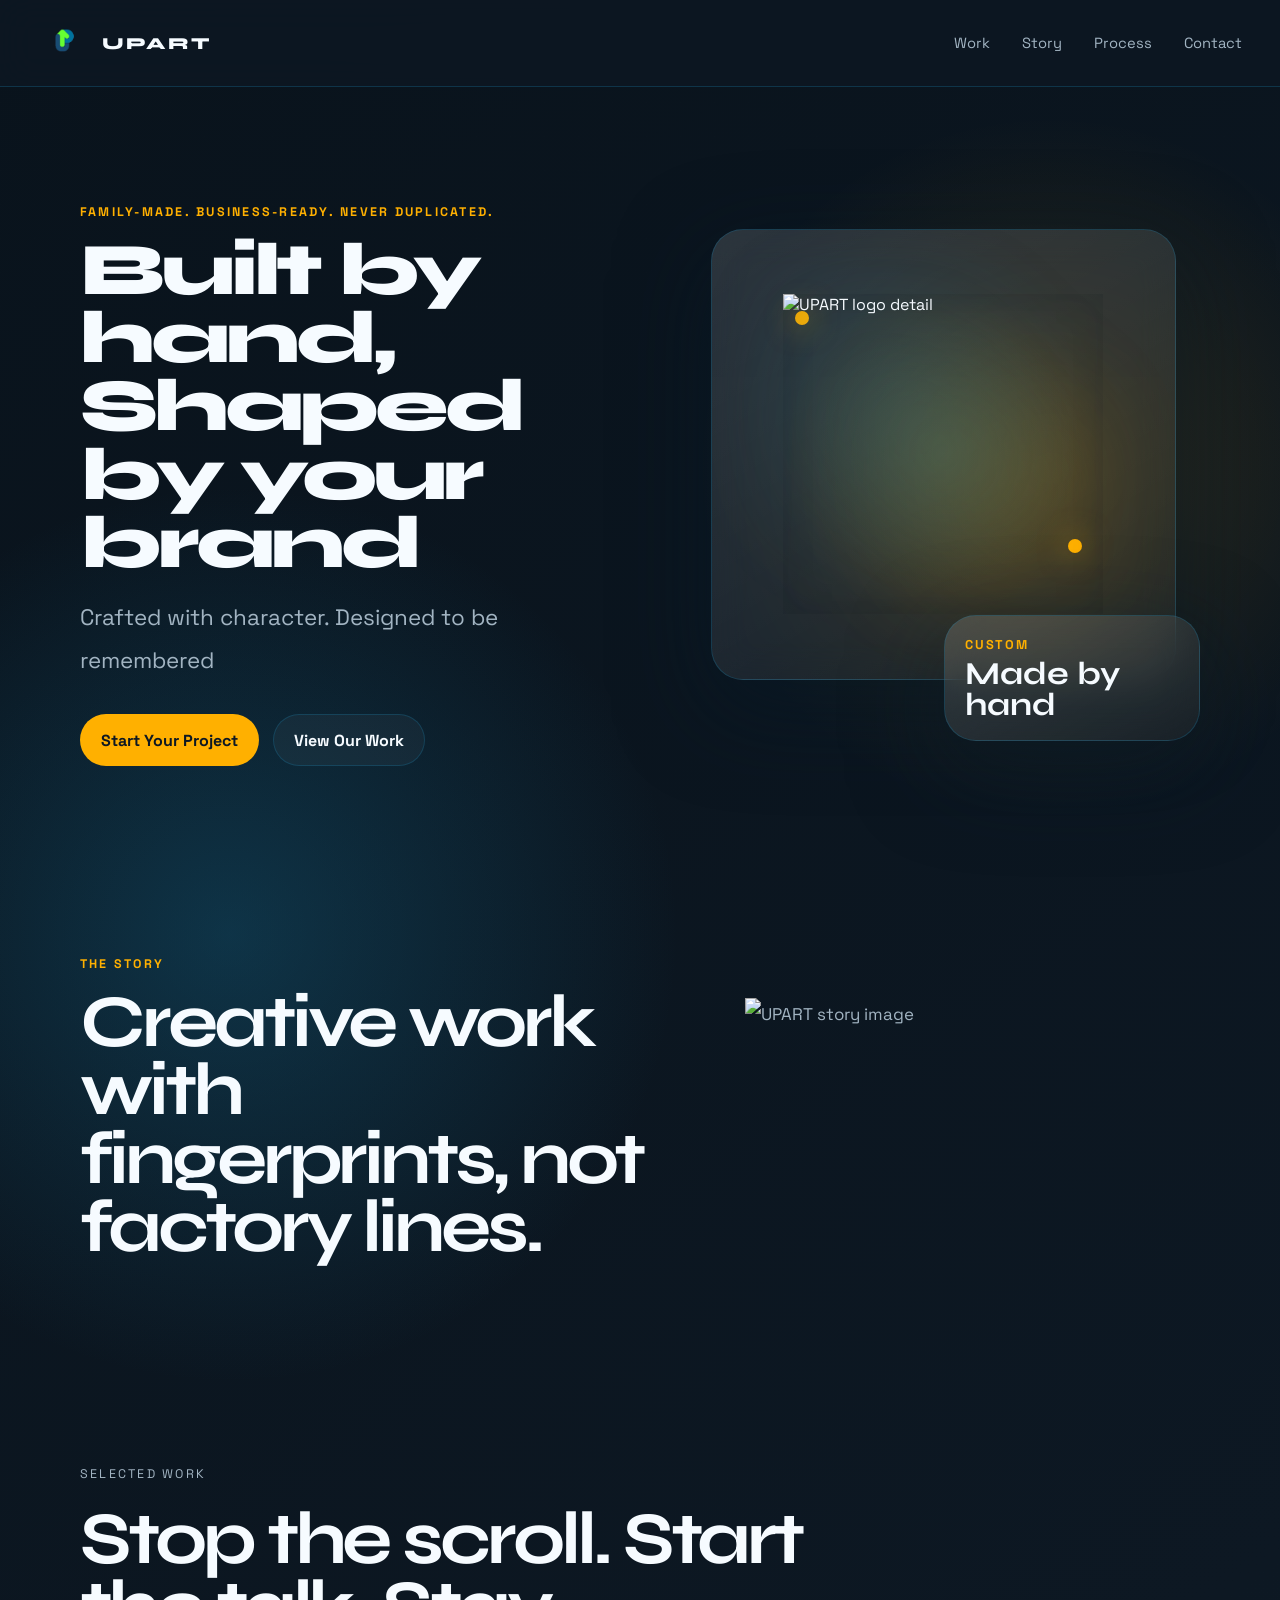
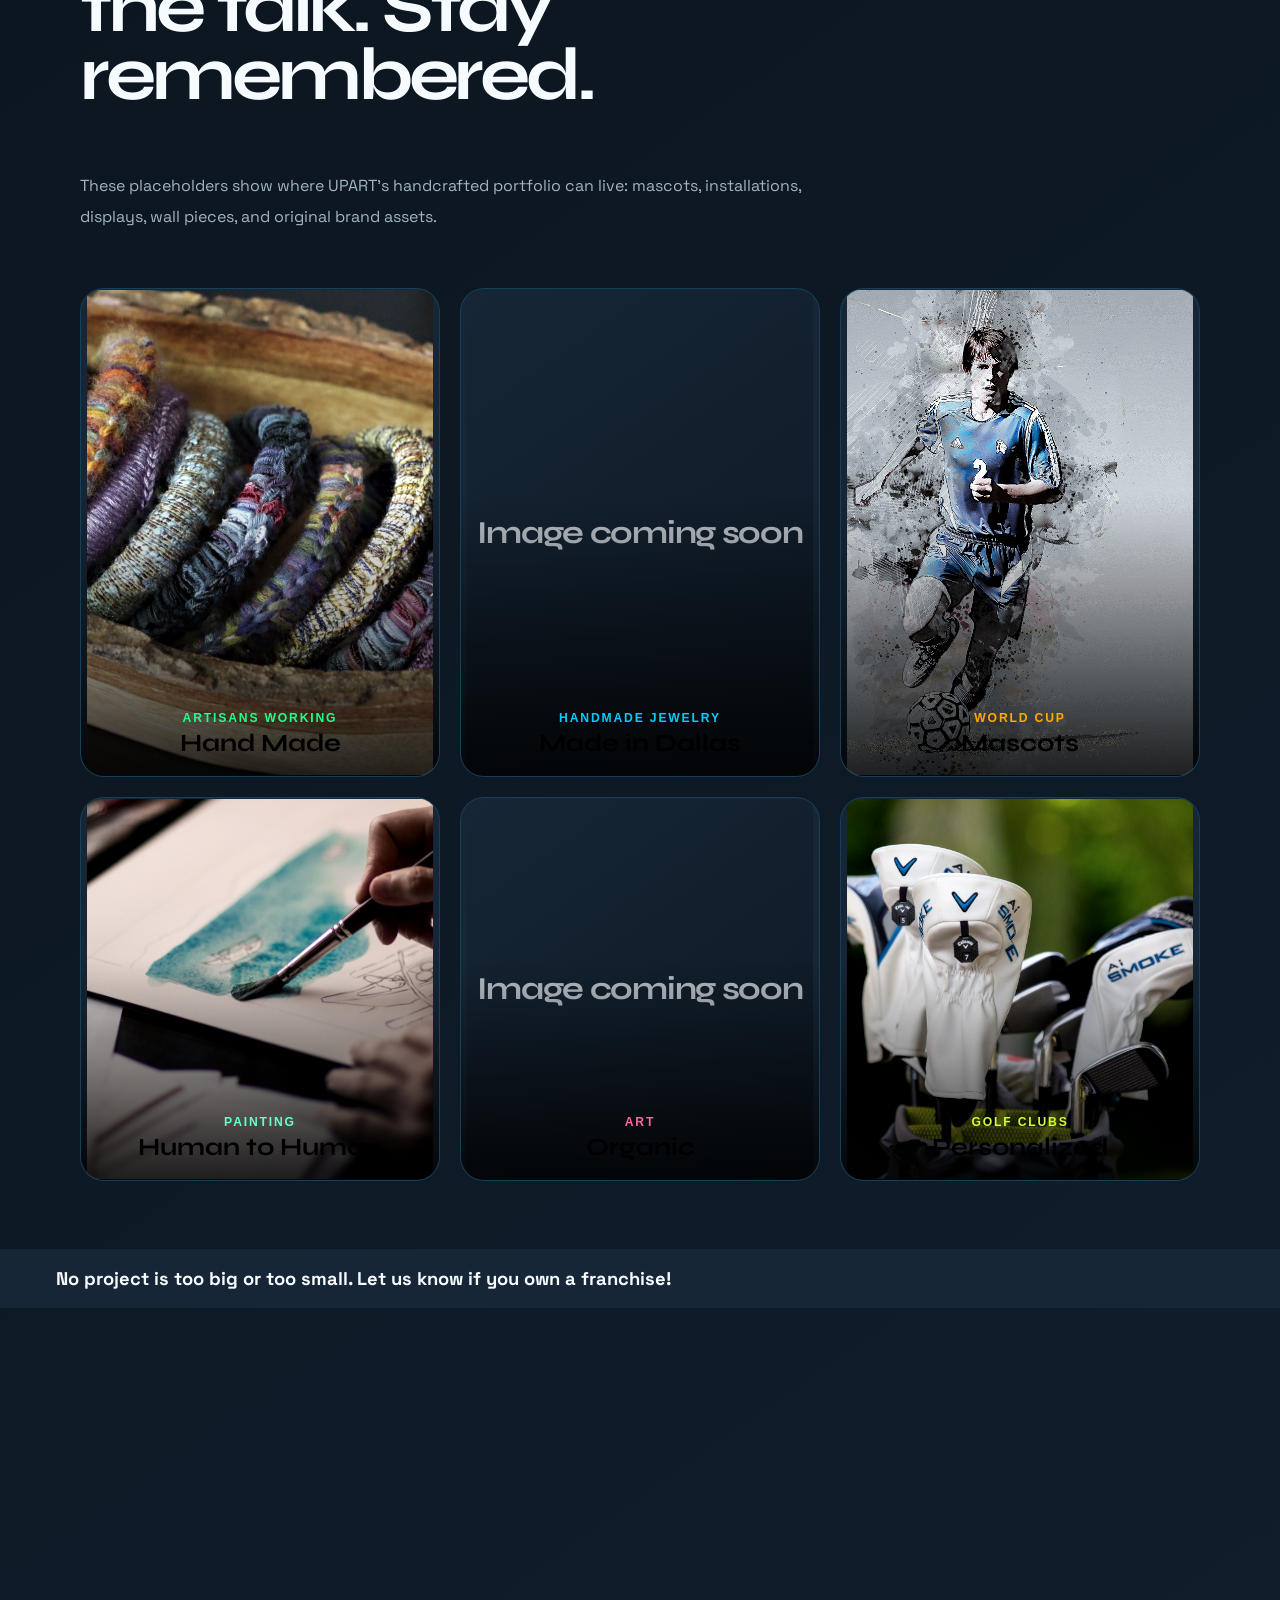
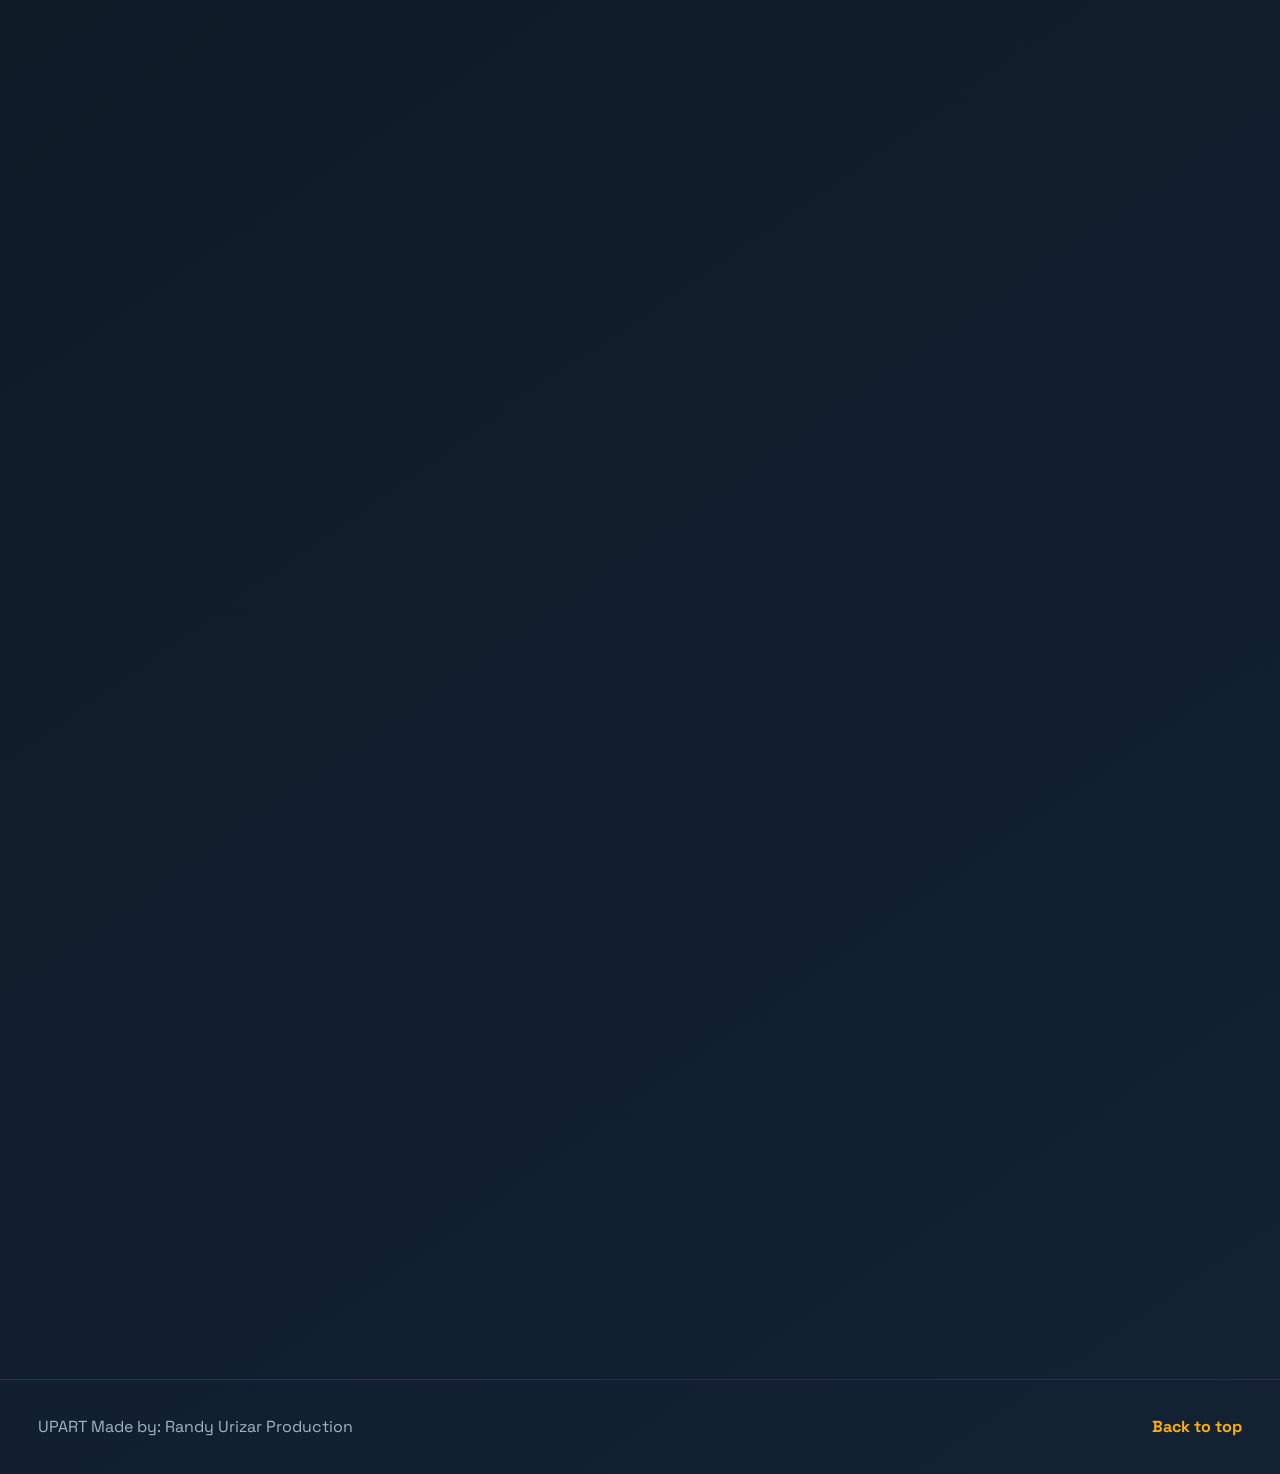
==== index.html @ 793d91d5 "Initial UPART website build" ====
<!doctype html>
<html lang="en">
  <head>
    <meta charset="UTF-8" />
    <meta name="viewport" content="width=device-width, initial-scale=1.0" />
    <meta
      name="description"
      content="UPART creates handcrafted custom design work for businesses, franchise brands, and people who value original creative pieces."
    />
    <title>UPART | Handcrafted Custom Design Work</title>
    <link rel="preconnect" href="https://fonts.googleapis.com" />
    <link rel="preconnect" href="https://fonts.gstatic.com" crossorigin />
    <link
      href="https://fonts.googleapis.com/css2?family=Space+Grotesk:wght@400;500;700&family=Syne:wght@700;800&display=swap"
      rel="stylesheet"
    />
    <link rel="stylesheet" href="styles.css" />
    <script src="config.js" defer></script>
    <script src="script.js" defer></script>
  </head>
  <body>
    <div class="grain" aria-hidden="true"></div>

    <header class="site-header">
      <a class="brand-mark" href="#hero" aria-label="UPART home">
        <img
          class="brand-logo"
          src="assets/logo.png"
          alt="UPART logo"
          width="124"
          height="124"
        />
        <span class="brand-name" data-config="businessName">UPART</span>
      </a>
      <nav class="site-nav" aria-label="Primary navigation">
        <a href="#work">Work</a>
        <a href="#about">Story</a>
        <a href="#process">Process</a>
        <a href="#contact">Contact</a>
      </nav>
    </header>

    <main>
      <section class="hero section-shell" id="hero">
        <div class="hero-copy reveal">
          <p class="eyebrow">Family-made. Business-ready. Never duplicated.</p>
          <h1 data-config="headline">Built by hand, Shaped by your brand</h1>
          <p class="hero-subtitle" data-config="subheadline">
            Crafted with character. Designed to be remembered
          </p>
          <div class="hero-actions">
            <a class="button button-primary" href="#contact">Start Your Project</a>
            <a class="button button-secondary" href="#work">View Our Work</a>
          </div>
        </div>

        <div class="hero-art reveal" aria-label="UPART visual placeholder">
          <div class="art-card art-card-main">
            <span class="spark spark-one"></span>
            <span class="spark spark-two"></span>
            <div class="logo-halo">
              <div class="hero-art-slideshow" aria-label="UPART logo slideshow">
                <img
                  class="hero-art-logo hero-art-slide is-active"
                  src="assets/face.png"
                  alt="UPART logo"
                  width="320"
                  height="320"
                />
                <img
                  class="hero-art-logo hero-art-slide"
                  src="assets/nose.png"
                  alt="UPART logo detail"
                  width="320"
                  height="320"
                />
                <img
                  class="hero-art-logo hero-art-slide"
                  src="assets/eyes.png"
                  alt="UPART logo detail"
                  width="320"
                  height="320"
                />
              </div>
            </div>
          </div>
          <div class="art-card art-card-small">
            <span>Custom</span>
            <strong>Made by hand</strong>
          </div>
        </div>
      </section>

      <section class="about section-shell" id="about">
        <div class="section-kicker reveal">The Story</div>
        <div class="about-grid">
          <h2 class="reveal">Creative work with fingerprints, not factory lines.</h2>
          <div class="about-copy reveal">
            <img class="about-image" src="assets/neck.png" alt="UPART story image" />
          </div>
        </div>
      </section>

      <section class="gallery section-shell" id="work">
        <div class="section-heading reveal">
          <p class="section-kicker">Selected Work</p>
          <h2>Stop the scroll. Start the talk. Stay remembered.</h2>
          <p>
            These placeholders show where UPART's handcrafted portfolio can live:
            mascots, installations, displays, wall pieces, and original brand
            assets.
          </p>
        </div>
        <div class="gallery-grid" id="galleryGrid" aria-live="polite"></div>
      </section>

      <section class="scroll-banner" aria-label="Franchise notice">
        <div class="scroll-banner-track">No project is too big or too small. Let us know if you own a franchise!</div>
      </section>

      <section class="process section-shell" id="process">
        <div class="section-heading reveal">
          <p class="section-kicker">How We Work</p>
          <h2>A clear path from rough idea to finished piece.</h2>
        </div>
        <div class="process-grid">
          <article class="process-card reveal">
            <span>01</span>
            <h3>Idea</h3>
            <p>
              We learn your business, audience, space, and the moment you want to
              create.
            </p>
          </article>
          <article class="process-card reveal">
            <span>02</span>
            <h3>Design</h3>
            <p>
              We shape the concept into a visual direction with personality,
              balance, and brand fit.
            </p>
          </article>
          <article class="process-card reveal">
            <span>03</span>
            <h3>Craft</h3>
            <p>
              The piece is built with care, texture, and the intentional
              imperfections that make it yours.
            </p>
          </article>
          <article class="process-card reveal">
            <span>04</span>
            <h3>Delivery</h3>
            <p>
              You receive work that is ready to use, display, photograph, and
              build brand memory around.
            </p>
          </article>
        </div>
      </section>

      <section class="contact section-shell" id="contact">
        <div class="contact-panel reveal">
          <div>
            <p class="section-kicker">Start Your Project</p>
            <h2>Tell us what you want people to feel when they see your brand.</h2>
            <p>
              Share the business, the idea, and the kind of custom piece you are
              imagining. UPART will follow up to shape the next step.
            </p>
            <a class="email-link" href="mailto:cromo1114@gmail.com" data-email-link>
            Email: cromo1114@gmail.com
            </a>
          </div>

          <form
            class="lead-form"
            name="upart-inquiries"
            method="POST"
            data-netlify="true"
            netlify-honeypot="bot-field"
          >
            <input type="hidden" name="form-name" value="upart-inquiries" />
            <p class="hidden-field">
              <label>Do not fill this out: <input name="bot-field" /></label>
            </p>
            <label>
              Name
              <input name="name" type="text" autocomplete="name" required />
            </label>
            <label>
              Email
              <input name="email" type="email" autocomplete="email" required />
            </label>
            <label>
              Business Name
              <input name="business" type="text" autocomplete="organization" />
            </label>
            <label>
              Project Description
              <textarea
                name="project"
                rows="5"
                placeholder="Tell us what you want made, where it will live, and what it needs to communicate."
                required
              ></textarea>
            </label>
            <button class="button button-primary" type="submit">
              Start Your Project
            </button>
          </form>
        </div>
      </section>
    </main>

    <footer class="site-footer">
      <p>
        <span data-config="businessName">UPART</span>  Made by: Randy Urizar Production
      </p>
      <a href="#hero">Back to top</a>
    </footer>

    <dialog class="lightbox" id="lightbox" aria-label="Expanded gallery item">
      <button class="lightbox-close" type="button" aria-label="Close gallery view">
        Close
      </button>
      <img src="" alt="" id="lightboxImage" />
      <div>
        <p id="lightboxCategory"></p>
        <h3 id="lightboxTitle"></h3>
      </div>
    </dialog>
  </body>
</html>
---- styles.css ----
:root {
  --bg-color: #0d1823;
  --surface-color: #162636;
  --primary-color: #177ba5;
  --accent-color: var(--accent);
  --text-color: #f6fbff;
  --text-secondary: #a2b4c2;
  --accent: #59ff22;
  --bg: var(--bg-color);
  --bg-soft: var(--surface-color);
  --ink: var(--text-color);
  --muted: var(--text-secondary);
  --line: color-mix(in srgb, var(--primary-color) 30%, transparent);
  --shadow: 0 28px 90px rgba(8, 24, 39, 0.52);
}

* {
  box-sizing: border-box;
}

html {
  scroll-behavior: smooth;
}

body {
  margin: 0;
  padding-top: 76px;
  color: var(--ink);
  background:
    radial-gradient(circle at 18% 20%, color-mix(in srgb, var(--primary-color) 30%, transparent), transparent 28rem),
    radial-gradient(circle at 82% 10%, color-mix(in srgb, var(--accent-color) 14%, transparent), transparent 22rem),
    linear-gradient(145deg, #09131c 0%, var(--bg) 44%, #122233 100%);
  font-family: "Space Grotesk", sans-serif;
  min-height: 100vh;
}

body.lightbox-open {
  overflow: hidden;
}

a {
  color: inherit;
  text-decoration: none;
}

img {
  display: block;
  max-width: 100%;
}

.grain {
  position: fixed;
  inset: 0;
  z-index: -1;
  pointer-events: none;
  opacity: 0.18;
  background-image:
    linear-gradient(rgba(255, 255, 255, 0.04) 1px, transparent 1px),
    linear-gradient(90deg, rgba(255, 255, 255, 0.03) 1px, transparent 1px);
  background-size: 34px 34px;
  mask-image: linear-gradient(to bottom, black, transparent 82%);
}

.site-header {
  position: fixed;
  top: 0;
  right: 0;
  left: 0;
  z-index: 10;
  display: flex;
  align-items: center;
  justify-content: space-between;
  gap: 1rem;
  padding: 1.1rem clamp(1rem, 3vw, 3rem);
  border-bottom: 1px solid var(--line);
  background: rgba(13, 24, 35, 0.78);
  backdrop-filter: blur(18px);
  transition: transform 240ms ease;
  will-change: transform;
}

.site-header.nav-hidden {
  transform: translateY(calc(-100% - 1px));
}

.brand-mark {
  display: inline-flex;
  align-items: center;
  gap: 0.75rem;
  font-family: "Syne", sans-serif;
  font-size: 1.05rem;
  font-weight: 800;
  letter-spacing: 0.14em;
  line-height: 1;
  white-space: nowrap;
}

.brand-logo {
  width: clamp(2.75rem, 4vw, 3.5rem);
  height: clamp(2.75rem, 4vw, 3.5rem);
  object-fit: contain;
  flex: 0 0 auto;
}

.brand-name {
  display: inline-block;
  transform: translateY(0.04em);
}

.site-nav {
  display: flex;
  gap: clamp(0.8rem, 3vw, 2rem);
  color: var(--muted);
  font-size: 0.92rem;
}

.site-nav a {
  transition: color 180ms ease;
}

.site-nav a:hover {
  color: var(--ink);
}

.section-shell {
  width: min(1120px, calc(100% - 2.5rem));
  margin: 0 auto;
}

.hero {
  display: grid;
  grid-template-columns: minmax(0, 1.05fr) minmax(300px, 0.95fr);
  align-items: center;
  gap: clamp(2rem, 7vw, 6rem);
  min-height: calc(100vh - 76px);
  padding: clamp(2.75rem, 5.5vw, 4.5rem) 0 clamp(3rem, 6vw, 4.75rem);
}

.eyebrow,
.section-kicker {
  margin: 0 0 1rem;
  color: var(--accent-color);
  font-size: 0.78rem;
  font-weight: 700;
  letter-spacing: 0.18em;
  text-transform: uppercase;
}

h1,
h2,
h3,
p {
  margin-top: 0;
}

h1,
h2 {
  font-family: "Syne", sans-serif;
  letter-spacing: -0.055em;
}

h1 {
  max-width: 11ch;
  margin-bottom: 1.25rem;
  font-size: clamp(4.4rem, 11vw, 10rem);
  font-weight: 800;
  line-height: 0.78;
}

.hero h1 {
  max-width: 8ch;
  font-size: clamp(2.5rem, 5.8vw, 5.2rem);
  line-height: 0.92;
}

.hero h1[data-config="headline"] {
  position: relative;
}

.hero h1[data-config="headline"].typewriter-active,
.hero h1[data-config="headline"].typewriter-done {
  color: transparent;
}

.hero h1[data-config="headline"]::after {
  position: absolute;
  inset: 0;
  color: var(--ink);
  white-space: pre-wrap;
  pointer-events: none;
  content: attr(data-typed);
}

.hero h1[data-config="headline"].typewriter-active::after {
  border-right: 0.06em solid color-mix(in srgb, var(--ink) 60%, transparent);
  animation: typewriter-cursor 800ms step-end infinite;
}

h2 {
  font-size: clamp(2.5rem, 5.8vw, 5.2rem);
  font-weight: 700;
  line-height: 0.92;
}

h3 {
  font-size: 1.55rem;
  font-weight: 700;
  line-height: 1.08;
}

.hero-subtitle,
.section-heading p,
.about-copy,
.contact-panel p,
.process-card p,
.site-footer {
  color: var(--muted);
  font-weight: 400;
  line-height: 1.9;
}

.hero-subtitle {
  max-width: 42rem;
  font-size: clamp(1.12rem, 2vw, 1.4rem);
}

.hero-actions {
  display: flex;
  flex-wrap: wrap;
  gap: 0.9rem;
  margin-top: 2rem;
}

.button {
  display: inline-flex;
  align-items: center;
  justify-content: center;
  min-height: 3.25rem;
  padding: 0 1.25rem;
  border: 1px solid transparent;
  border-radius: 999px;
  font-weight: 800;
  transition:
    transform 180ms ease,
    border-color 180ms ease,
    background 180ms ease,
    color 180ms ease;
}

.button:hover {
  transform: translateY(-3px);
}

.button-primary {
  color: var(--bg-color);
  background: var(--accent-color);
}

.button-secondary {
  border-color: var(--line);
  color: var(--ink);
  background: rgba(255, 255, 255, 0.04);
}

.hero-art {
  position: relative;
  min-height: 32rem;
}

.art-card {
  position: absolute;
  border: 1px solid var(--line);
  border-radius: 2rem;
  background: linear-gradient(150deg, rgba(255, 255, 255, 0.14), rgba(255, 255, 255, 0.04));
  box-shadow: var(--shadow);
  backdrop-filter: blur(18px);
}

.art-card-main {
  inset: 0 5% 12% 0;
  display: grid;
  place-items: center;
  overflow: hidden;
}

.art-card-main::before {
  content: none;
}

.logo-halo {
  position: relative;
  isolation: isolate;
}

.logo-halo::before {
  position: absolute;
  inset: -12%;
  z-index: -1;
  content: "";
  background:
    radial-gradient(circle at 35% 38%, color-mix(in srgb, var(--primary-color) 38%, transparent), transparent 56%),
    radial-gradient(circle at 68% 62%, color-mix(in srgb, var(--accent-color) 26%, transparent), transparent 52%);
  filter: blur(34px);
  opacity: 0.48;
  animation: hero-glow 8s ease-in-out infinite alternate;
}

.hero-art-logo {
  position: relative;
  z-index: 1;
}

.hero-art-slideshow {
  position: relative;
  width: 320px;
  height: 320px;
  isolation: isolate;
}

.hero-art-slideshow::before,
.hero-art-slideshow::after {
  content: "";
  position: absolute;
  inset: 0;
  pointer-events: none;
}

.hero-art-slideshow::before {
  z-index: 0;
  background:
    radial-gradient(circle at center, color-mix(in srgb, var(--primary-color) 18%, transparent) 0%, transparent 62%),
    radial-gradient(circle at center, color-mix(in srgb, var(--accent-color) 14%, transparent) 0%, transparent 74%);
}

.hero-art-slideshow::after {
  z-index: 0;
  box-shadow: inset 0 0 34px rgba(7, 14, 22, 0.12);
}

.hero-art-slide {
  position: absolute;
  inset: 0;
  width: 100%;
  height: 100%;
  object-fit: contain;
  object-position: center;
  opacity: 0;
  transition: opacity 0.65s ease;
}

.hero-art-slide.is-active {
  opacity: 1;
}

.mascot-orb {
  position: relative;
  display: grid;
  place-items: center;
  width: clamp(10rem, 22vw, 17rem);
  aspect-ratio: 1;
  border-radius: 38% 62% 48% 52%;
  color: var(--bg-color);
  background: var(--accent-color);
  font-family: "Syne", sans-serif;
  font-size: clamp(5rem, 11vw, 10rem);
  font-weight: 800;
  transform: rotate(-8deg);
}

.art-card-main p {
  position: absolute;
  right: 2rem;
  bottom: 2rem;
  color: rgba(246, 251, 255, 0.5);
  font-family: "Syne", sans-serif;
  font-size: clamp(2.5rem, 6vw, 5rem);
  font-weight: 800;
  letter-spacing: -0.08em;
}

.art-card-small {
  right: 0;
  bottom: 0;
  width: min(16rem, 70%);
  padding: 1.25rem;
}

.art-card-small span {
  display: block;
  color: var(--accent-color);
  font-size: 0.8rem;
  font-weight: 700;
  letter-spacing: 0.14em;
  text-transform: uppercase;
}

.art-card-small strong {
  display: block;
  margin-top: 0.4rem;
  font-family: "Syne", sans-serif;
  font-size: 2rem;
  line-height: 0.95;
}

.spark {
  position: absolute;
  width: 0.9rem;
  aspect-ratio: 1;
  border-radius: 50%;
  background: var(--accent-color);
  box-shadow: 0 0 30px color-mix(in srgb, var(--accent-color) 70%, transparent);
}

.spark-one {
  top: 18%;
  left: 18%;
}

.spark-two {
  right: 20%;
  bottom: 28%;
}

.about,
.gallery,
.process,
.contact {
  padding: clamp(2.75rem, 5.5vw, 4.25rem) 0;
}

.about {
  padding-top: clamp(2.25rem, 4.5vw, 3.5rem);
}

.gallery,
.process {
  padding-top: clamp(3rem, 6vw, 4.5rem);
}

.contact {
  padding-top: clamp(3.25rem, 6.5vw, 4.75rem);
  padding-bottom: clamp(3rem, 6vw, 4.5rem);
}

.about-grid {
  display: grid;
  grid-template-columns: minmax(0, 0.95fr) minmax(280px, 0.75fr);
  gap: clamp(2.5rem, 7vw, 6.5rem);
  align-items: start;
}

.about-copy {
  padding-top: 0.6rem;
  font-size: 1.06rem;
}

.about-copy.reveal {
  transform: none;
  transition: opacity 800ms ease-out;
}

.about-image {
  display: block;
  width: 100%;
  height: auto;
  transition: transform 700ms ease;
}

.about-image:hover {
  transform: rotate(360deg);
}

.about-copy p,
.section-heading p,
.contact-panel p,
.process-card p,
.site-footer p {
  margin-bottom: 1.15rem;
}

.about-copy p:last-child,
.section-heading p:last-child,
.contact-panel p:last-child,
.process-card p:last-child,
.site-footer p:last-child {
  margin-bottom: 0;
}

.section-heading {
  max-width: 760px;
  margin-bottom: clamp(2.5rem, 5vw, 3.5rem);
}

.gallery-grid {
  display: grid;
  grid-template-columns: repeat(3, minmax(0, 1fr));
  gap: 1.25rem;
}

.scroll-banner {
  width: 100%;
  overflow: hidden;
  background: var(--bg-soft);
}

.scroll-banner-track {
  display: inline-block;
  padding: 1.15rem 3.5rem;
  color: var(--ink);
  white-space: nowrap;
  font-size: clamp(1rem, 1.8vw, 1.15rem);
  font-weight: 700;
  animation: scroll-banner-marquee 20.25s linear infinite;
  will-change: transform;
}

.gallery-item {
  position: relative;
  min-height: 24rem;
  overflow: hidden;
  border: 1px solid var(--line);
  border-radius: 1.5rem;
  background: var(--bg-soft);
  cursor: pointer;
  isolation: isolate;
}

.gallery-item:nth-child(2),
.gallery-item:nth-child(5) {
  transform: translateY(2rem);
}

.gallery-item img {
  display: block;
  width: 100%;
  height: 100%;
  object-fit: cover;
  background: linear-gradient(145deg, #162636, #0d1823);
  filter: saturate(0.78) contrast(1.1);
  transition:
    transform 500ms ease,
    filter 500ms ease;
}

.gallery-item::after {
  position: absolute;
  inset: 0;
  z-index: 1;
  content: "";
  background: linear-gradient(to top, rgba(0, 0, 0, 0.82), transparent 58%);
}

.gallery-item:hover {
  box-shadow: 0 34px 90px rgba(0, 0, 0, 0.42);
}

.gallery-item:hover img {
  filter: saturate(1.05) contrast(1.12);
  transform: scale(1.08);
}

.gallery-meta {
  position: absolute;
  right: 1.25rem;
  bottom: 1.25rem;
  left: 1.25rem;
  z-index: 2;
}

.gallery-meta p {
  margin-bottom: 0.35rem;
  color: var(--accent-color);
  font-size: 0.76rem;
  font-weight: 800;
  letter-spacing: 0.15em;
  text-transform: uppercase;
}

.gallery-meta h3 {
  margin: 0;
  font-family: "Syne", sans-serif;
  font-weight: 700;
  line-height: 1;
}

.process-grid {
  display: grid;
  grid-template-columns: repeat(4, minmax(0, 1fr));
  gap: 1.25rem;
}

.process-card {
  min-height: 19rem;
  padding: 1.35rem;
  border: 1px solid var(--line);
  border-radius: 1.35rem;
  background: rgba(255, 255, 255, 0.045);
}

.process-card span {
  display: inline-grid;
  place-items: center;
  width: 3rem;
  aspect-ratio: 1;
  margin-bottom: 3rem;
  border-radius: 50%;
  color: var(--bg-color);
  background: var(--accent-color);
  font-weight: 800;
}

.contact-panel {
  display: grid;
  grid-template-columns: minmax(0, 0.85fr) minmax(320px, 0.65fr);
  gap: clamp(2rem, 6vw, 5rem);
  padding: clamp(2rem, 5vw, 4.5rem);
  border: 1px solid var(--line);
  border-radius: 2rem;
  background:
    linear-gradient(145deg, rgba(255, 255, 255, 0.12), rgba(255, 255, 255, 0.035)),
    radial-gradient(circle at 12% 10%, color-mix(in srgb, var(--primary-color) 28%, transparent), transparent 24rem);
  box-shadow: var(--shadow);
}

.email-link {
  display: inline-block;
  margin-top: 1rem;
  color: var(--accent-color);
  font-weight: 800;
}

.lead-form {
  display: grid;
  gap: 1rem;
}

.lead-form label {
  display: grid;
  gap: 0.45rem;
  color: var(--muted);
  font-size: 0.9rem;
  font-weight: 700;
}

.lead-form input,
.lead-form textarea {
  width: 100%;
  border: 1px solid var(--line);
  border-radius: 1rem;
  padding: 0.95rem 1rem;
  color: var(--ink);
  background: rgba(9, 19, 28, 0.42);
  font: inherit;
  outline: none;
  transition:
    border-color 180ms ease,
    box-shadow 180ms ease;
}

.lead-form input:focus,
.lead-form textarea:focus {
  border-color: var(--primary-color);
  box-shadow: 0 0 0 4px color-mix(in srgb, var(--primary-color) 18%, transparent);
}

.hidden-field {
  display: none;
}

.site-footer {
  display: flex;
  justify-content: space-between;
  gap: 1rem;
  padding: 2rem clamp(1rem, 3vw, 3rem);
  border-top: 1px solid var(--line);
}

.site-footer p {
  margin: 0;
}

.site-footer a {
  color: var(--accent-color);
  font-weight: 800;
}

.lightbox {
  width: min(980px, calc(100% - 2rem));
  padding: 0;
  border: 1px solid var(--line);
  border-radius: 1.5rem;
  color: var(--ink);
  background: #101d2a;
  box-shadow: var(--shadow);
}

.lightbox::backdrop {
  background: rgba(0, 0, 0, 0.78);
  backdrop-filter: blur(10px);
}

.lightbox[open] {
  display: grid;
}

.lightbox img {
  width: 100%;
  max-height: 70vh;
  object-fit: cover;
}

.lightbox div {
  padding: 1.25rem;
}

.lightbox p {
  margin-bottom: 0.35rem;
  color: var(--accent-color);
  font-weight: 800;
  letter-spacing: 0.12em;
  text-transform: uppercase;
}

.lightbox h3 {
  margin: 0;
  font-family: "Syne", sans-serif;
  font-size: clamp(2rem, 5vw, 4rem);
}

.lightbox-close {
  position: absolute;
  top: 1rem;
  right: 1rem;
  z-index: 2;
  border: 1px solid rgba(255, 255, 255, 0.28);
  border-radius: 999px;
  padding: 0.7rem 0.95rem;
  color: var(--ink);
  background: rgba(0, 0, 0, 0.54);
  font: inherit;
  font-weight: 800;
  cursor: pointer;
}

.reveal {
  opacity: 0;
  transform: translateY(24px);
  transition:
    opacity 700ms ease,
    transform 700ms ease;
}

.reveal.is-visible {
  opacity: 1;
  transform: translateY(0);
}

@keyframes hero-glow {
  from {
    transform: scale(1);
    opacity: 0.42;
  }

  to {
    transform: scale(1.05);
    opacity: 0.58;
  }
}

@keyframes typewriter-cursor {
  50% {
    border-color: transparent;
  }
}

@keyframes scroll-banner-marquee {
  from {
    transform: translateX(100vw);
  }

  to {
    transform: translateX(-100%);
  }
}

@media (max-width: 900px) {
  .hero,
  .about-grid,
  .contact-panel {
    grid-template-columns: 1fr;
  }

  .hero {
    min-height: auto;
    padding-top: clamp(2.25rem, 5vw, 3rem);
    padding-bottom: clamp(2.5rem, 5.5vw, 3.25rem);
  }

  .hero-art {
    min-height: 28rem;
  }

  .gallery-grid,
  .process-grid {
    grid-template-columns: repeat(2, minmax(0, 1fr));
  }

  .gallery-item:nth-child(2),
  .gallery-item:nth-child(5) {
    transform: none;
  }
}

@media (max-width: 640px) {
  .site-header,
  .site-footer {
    align-items: flex-start;
    flex-direction: column;
  }

  .site-nav {
    width: 100%;
    justify-content: space-between;
  }

  .brand-mark {
    gap: 0.6rem;
    font-size: 0.98rem;
    letter-spacing: 0.12em;
  }

  .brand-logo {
    width: 2.5rem;
    height: 2.5rem;
  }

  .hero h1 {
    font-size: clamp(2.5rem, 5.8vw, 5.2rem);
    line-height: 0.92;
  }

  .gallery-grid,
  .process-grid {
    grid-template-columns: 1fr;
  }

  .gallery-item {
    min-height: 20rem;
  }

  .process-card {
    min-height: auto;
  }

  .process-card span {
    margin-bottom: 1.5rem;
  }
}

@media (prefers-reduced-motion: reduce) {
  *,
  *::before,
  *::after {
    scroll-behavior: auto !important;
    animation-duration: 0.01ms !important;
    animation-iteration-count: 1 !important;
    transition-duration: 0.01ms !important;
  }
}
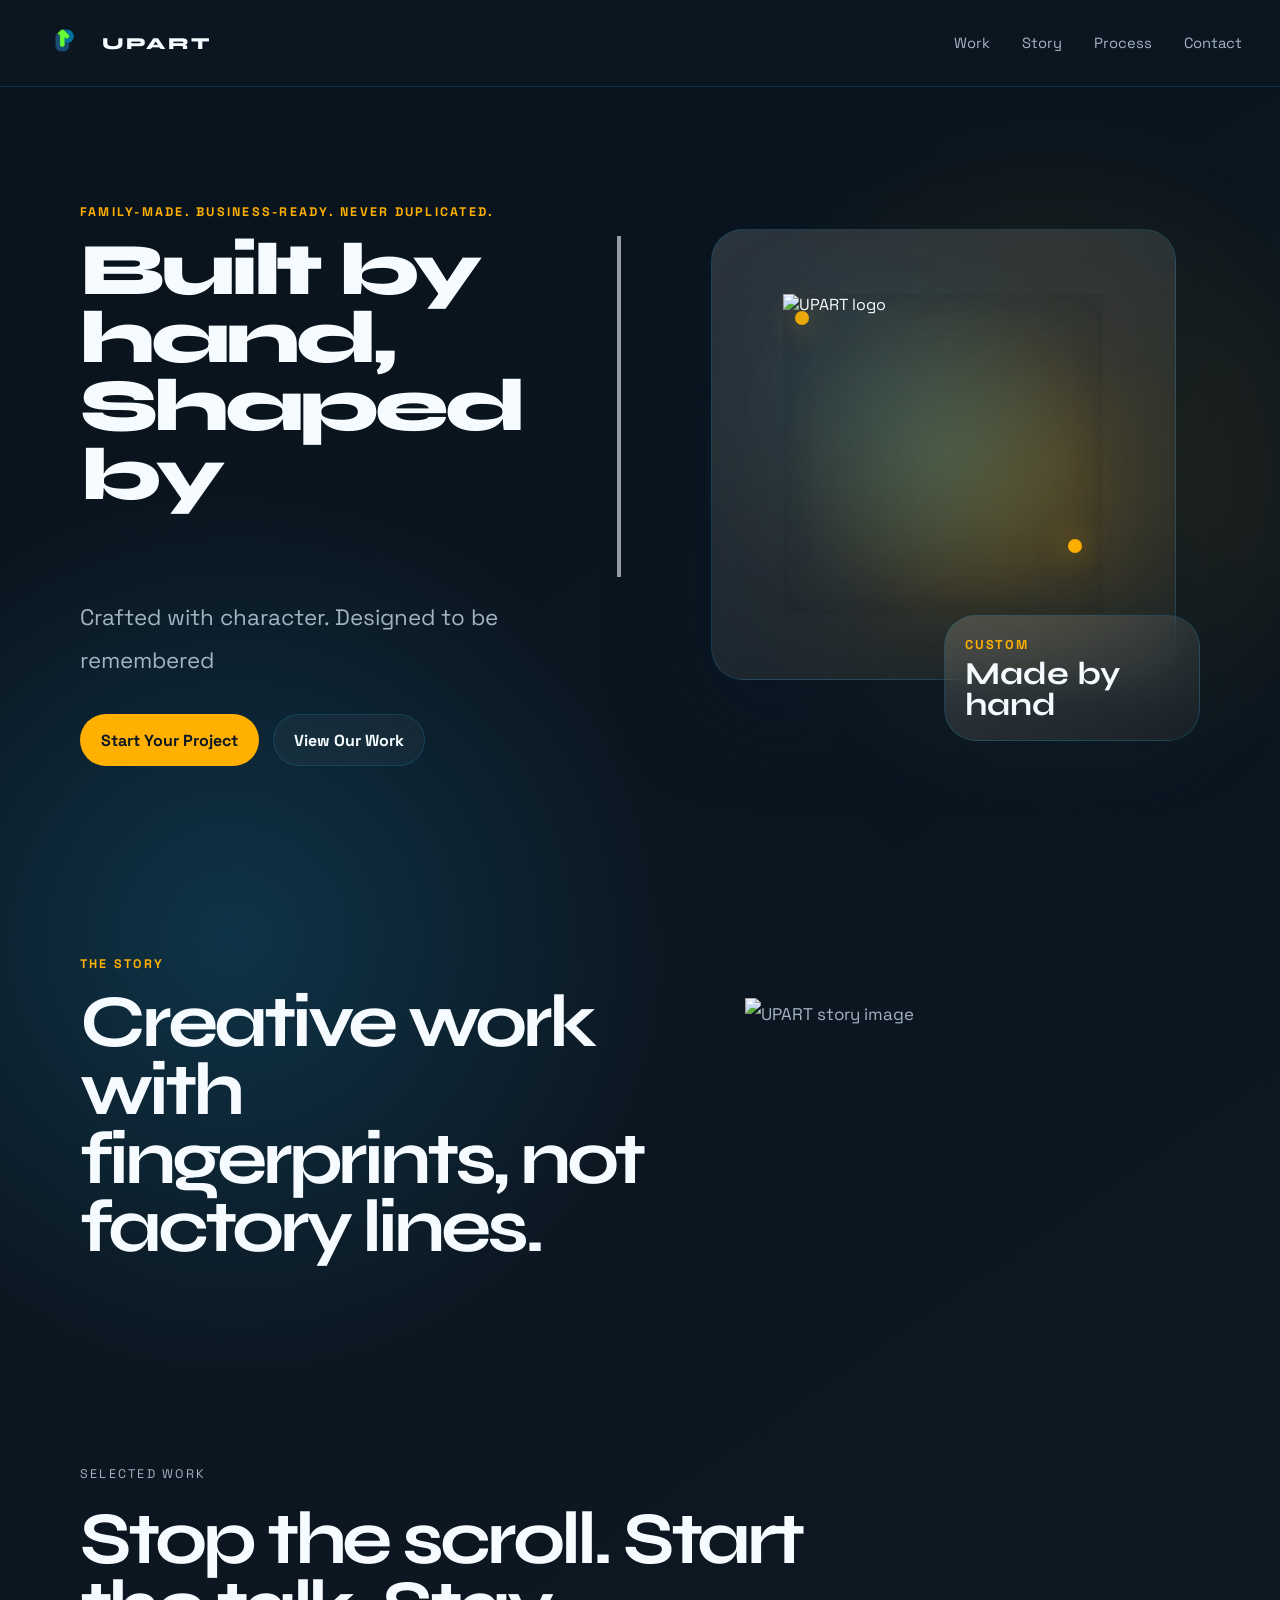
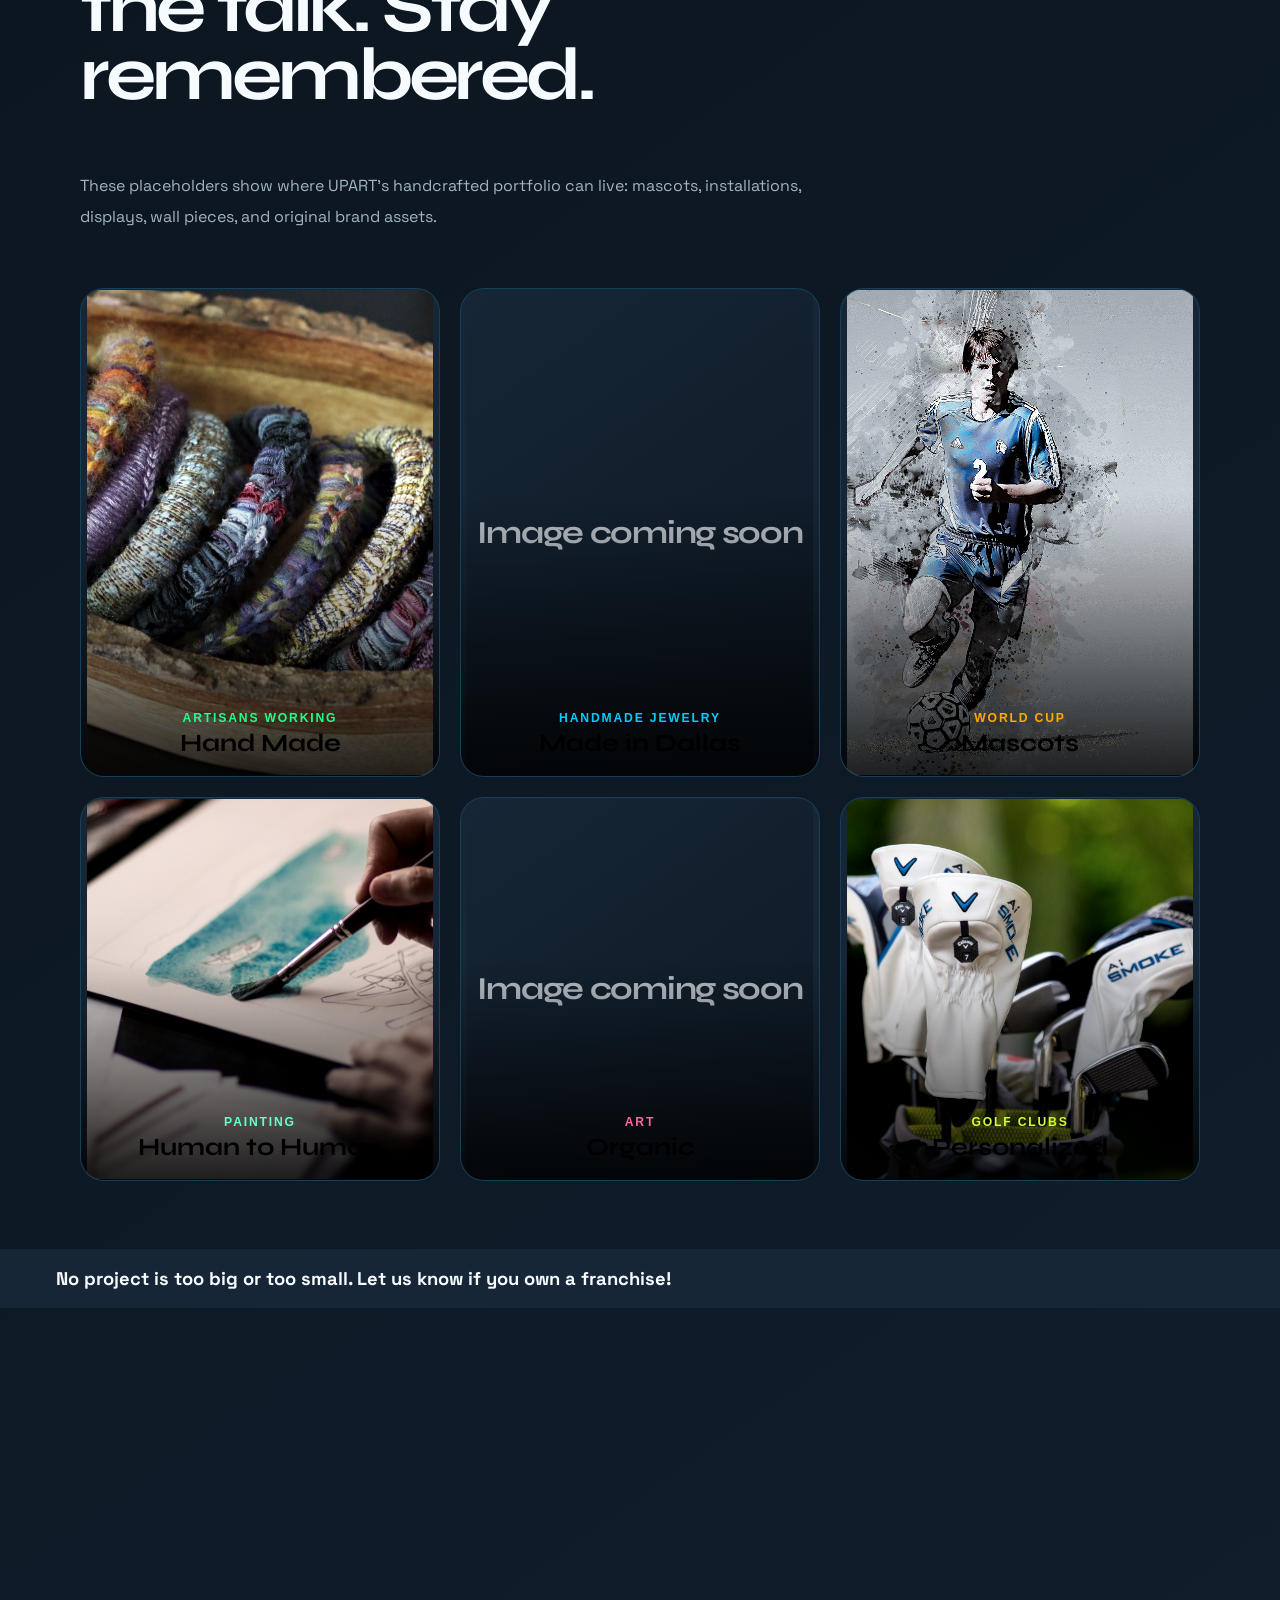
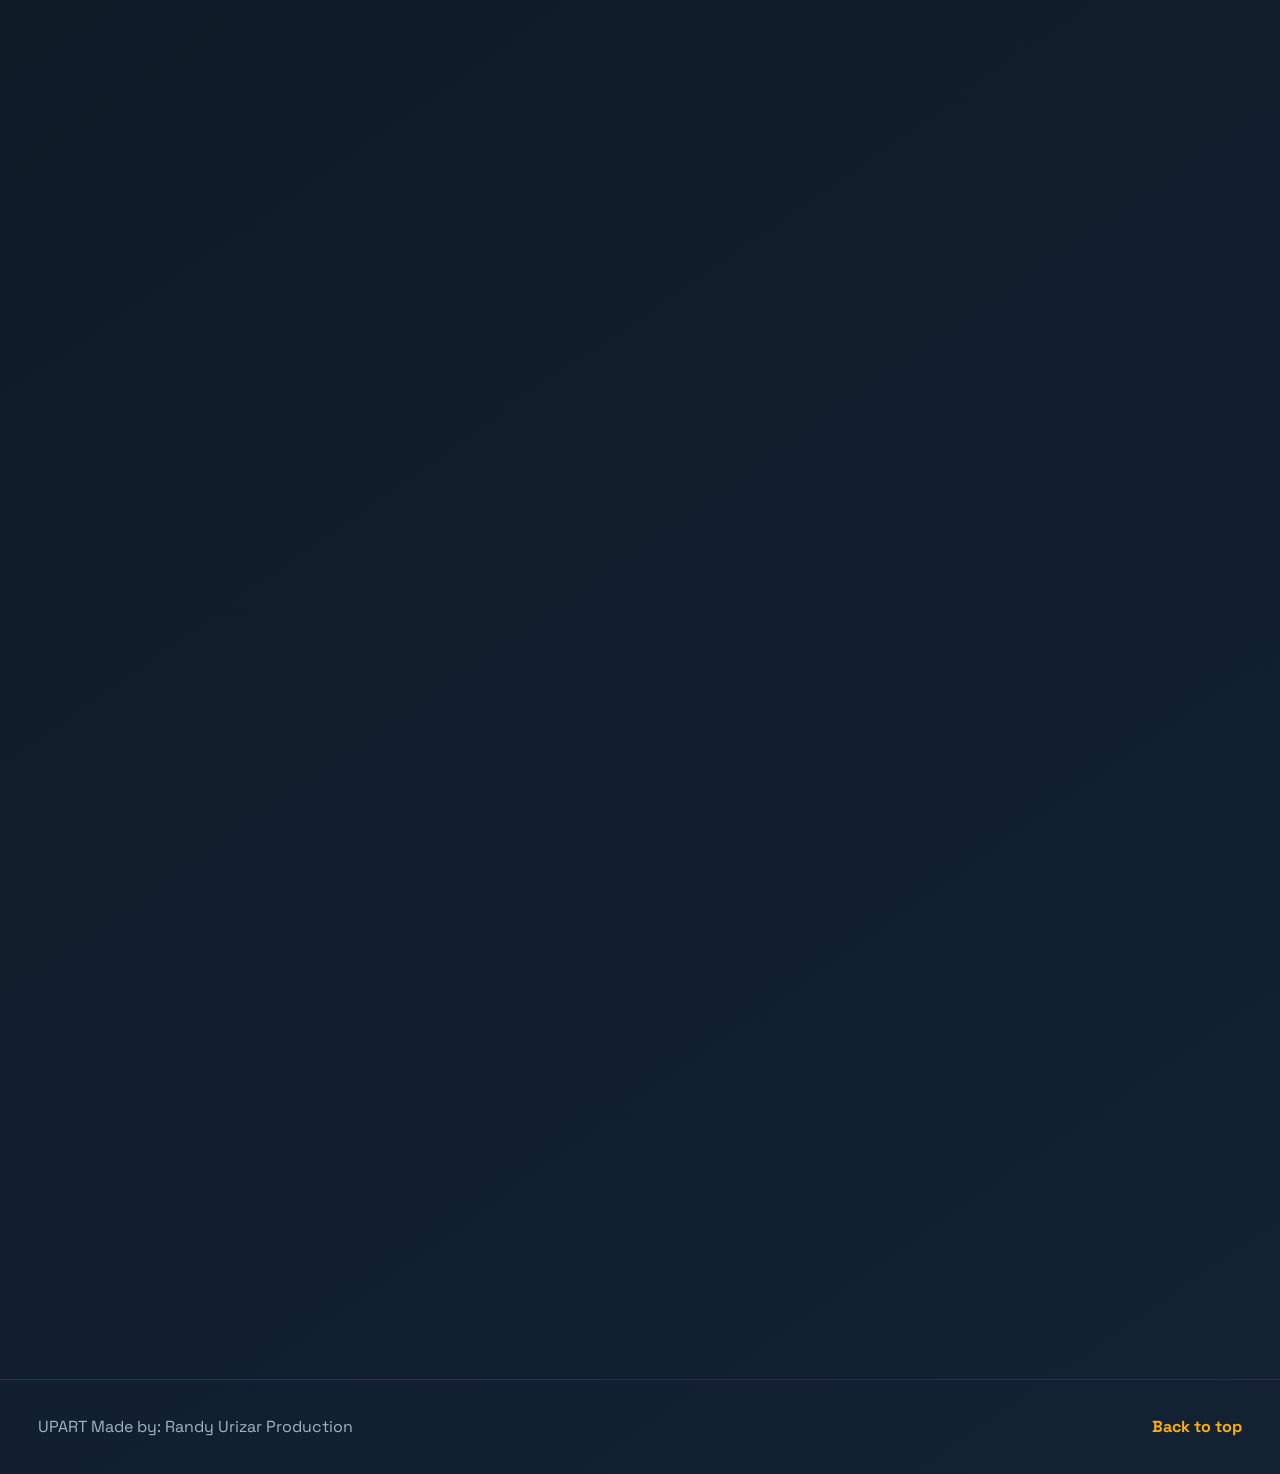
==== commit 4be2b186: "Fix form redirect with thank-you page" ====
--- a/index.html
+++ b/index.html
@@ -175,12 +175,13 @@
 
           <form
             class="lead-form"
-            name="upart-inquiries"
+            name="contact"
             method="POST"
+            action="/thank-you"
             data-netlify="true"
             netlify-honeypot="bot-field"
           >
-            <input type="hidden" name="form-name" value="upart-inquiries" />
+            <input type="hidden" name="form-name" value="contact" />
             <p class="hidden-field">
               <label>Do not fill this out: <input name="bot-field" /></label>
             </p>
